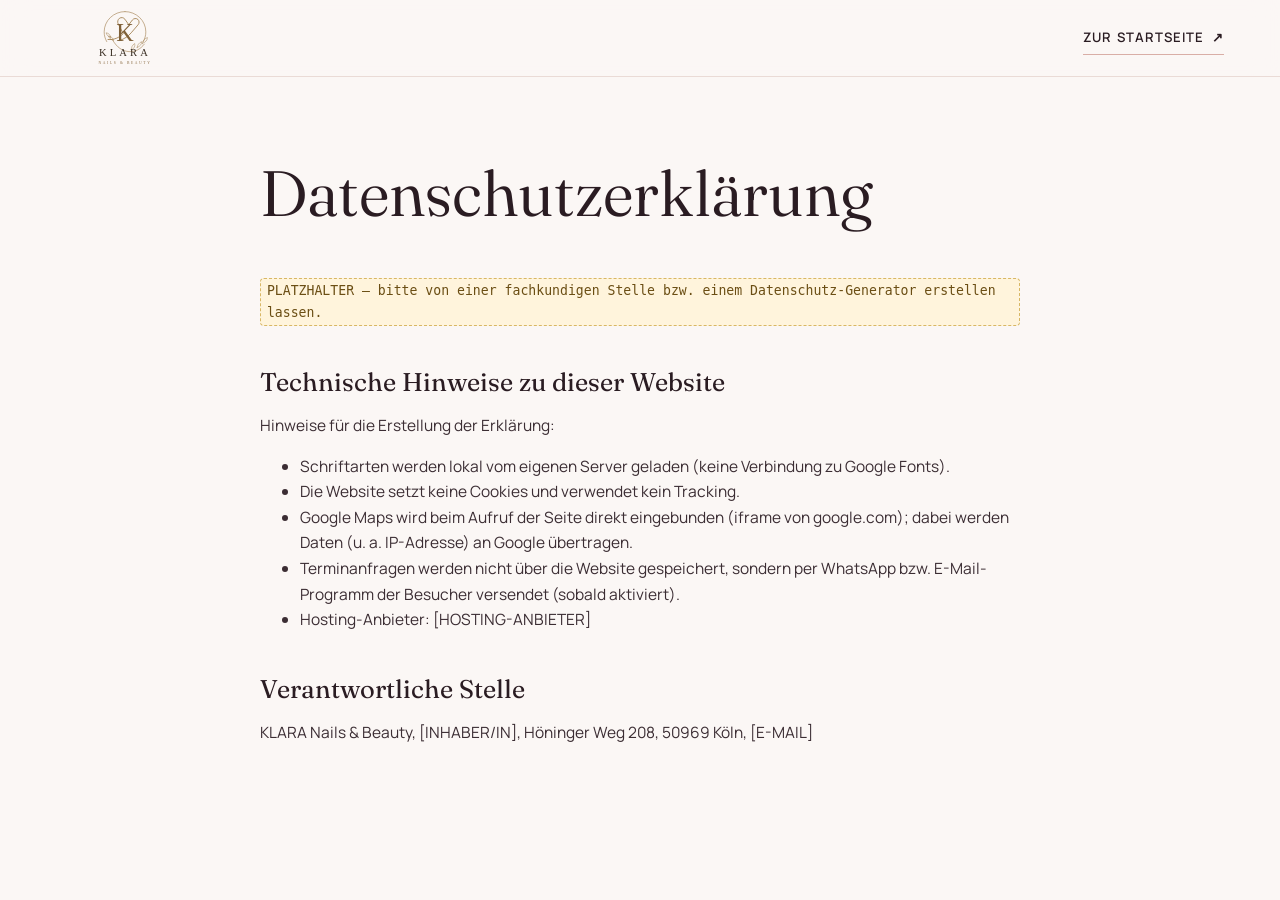
==== datenschutz.html @ d1901e0c "KLARA Nails & Beauty website Co-Authored-By: Claude Opus 5.5 <noreply@anthropic.com>" ====
<!doctype html>
<html lang="de">
<head>
  <meta charset="utf-8">
  <meta name="viewport" content="width=device-width, initial-scale=1">
  <title>Datenschutzerklärung – KLARA Nails &amp; Beauty</title>
  <meta name="robots" content="noindex">
  <link rel="icon" href="assets/img/favicon.svg" type="image/svg+xml">
  <link rel="stylesheet" href="assets/css/styles.css">
</head>
<body>
  <header class="site-header is-scrolled">
    <div class="site-header__inner">
      <a class="brand" href="index.html"><img src="assets/img/klara-logo.svg" alt="KLARA Nails &amp; Beauty – Startseite" width="1200" height="520"></a>
      <a class="link-arrow" href="index.html" style="margin-left:auto">Zur Startseite</a>
    </div>
  </header>
  <main class="container legal">
    <h1>Datenschutzerklärung</h1>
      <p class="placeholder">PLATZHALTER – bitte von einer fachkundigen Stelle bzw. einem Datenschutz-Generator erstellen lassen.</p>
      <h2>Technische Hinweise zu dieser Website</h2>
      <p>Hinweise für die Erstellung der Erklärung:</p>
      <ul>
        <li>Schriftarten werden lokal vom eigenen Server geladen (keine Verbindung zu Google Fonts).</li>
        <li>Die Website setzt keine Cookies und verwendet kein Tracking.</li>
        <li>Google Maps wird beim Aufruf der Seite direkt eingebunden (iframe von google.com); dabei werden Daten (u.&nbsp;a. IP-Adresse) an Google übertragen.</li>
        <li>Terminanfragen werden nicht über die Website gespeichert, sondern per WhatsApp bzw. E-Mail-Programm der Besucher versendet (sobald aktiviert).</li>
        <li>Hosting-Anbieter: [HOSTING-ANBIETER]</li>
      </ul>
      <h2>Verantwortliche Stelle</h2>
      <p>KLARA Nails &amp; Beauty, [INHABER/IN], Höninger Weg 208, 50969 Köln, [E-MAIL]</p>
  </main>
</body>
</html>
---- assets/css/styles.css ----
/* =====================================================================
   KLARA Nails & Beauty – Stylesheet
   Stil: „Blush Editorial“ – Porzellanweiß, Rosé, tiefes Aubergine,
   Gold nur als feiner Akzent (aus dem Logo).
   Farben & Schriften zentral in :root anpassen.
   ===================================================================== */

@font-face {
  font-family: "Fraunces";
  src: url("../fonts/fraunces.woff2") format("woff2");
  font-weight: 300 600; font-style: normal; font-display: swap;
}
@font-face {
  font-family: "Fraunces";
  src: url("../fonts/fraunces-italic.woff2") format("woff2");
  font-weight: 300 600; font-style: italic; font-display: swap;
}
@font-face {
  font-family: "Manrope";
  src: url("../fonts/manrope.woff2") format("woff2");
  font-weight: 400 700; font-style: normal; font-display: swap;
}

:root {
  --paper: #fbf7f5;       /* Grundfläche */
  --blush: #f5e7e3;       /* Flächen, Karten */
  --blush-2: #ecd6d0;     /* Linien auf Blush, Hover */
  --rose: #d9aea6;        /* Dekor */
  --rosewood: #96464c;    /* Akzent-Text (Kontrast ≥ 5:1 auf Paper/Blush) */
  --gold: #b48f58;        /* nur Dekor-Linien */
  --gold-soft: #dcc196;   /* Gold auf dunklem Grund */
  --ink: #2a1c22;         /* Text & dunkle Flächen (Aubergine-Schwarz) */
  --ink-2: #3a2830;
  --text: #3b2d33;
  --muted: #6d5c62;
  --line: #eadbd6;
  --danger: #a4382f;

  --serif: "Fraunces", Georgia, "Times New Roman", serif;
  --sans: "Manrope", "Segoe UI", "Helvetica Neue", Arial, sans-serif;

  --header-h: 76px;
  --r-sm: 10px;
  --r: 22px;
  --r-lg: 34px;
  --ease: cubic-bezier(.2, .7, .2, 1);
  --container: 1220px;
  --gutter: clamp(16px, 5vw, 56px);
}

/* ---------- Basis ---------- */
*, *::before, *::after { box-sizing: border-box; }
html { scroll-behavior: smooth; scroll-padding-top: calc(var(--header-h) + 12px); -webkit-text-size-adjust: 100%; }
body {
  margin: 0;
  background: var(--paper);
  color: var(--text);
  font-family: var(--sans);
  font-size: clamp(15.5px, 1vw, 17px);
  line-height: 1.65;
  -webkit-font-smoothing: antialiased;
  text-rendering: optimizeLegibility;
  overflow-x: hidden;
}
img, svg { display: block; max-width: 100%; }
img { height: auto; }
a { color: inherit; }
button { font: inherit; color: inherit; }
p { margin: 0 0 1em; }
h1, h2, h3 { margin: 0; font-weight: 400; }
em { font-style: italic; }
[hidden] { display: none !important; }

.container { width: min(100% - 2 * var(--gutter), var(--container)); margin-inline: auto; }
.sr-only { position: absolute; width: 1px; height: 1px; overflow: hidden; clip: rect(0 0 0 0); clip-path: inset(50%); white-space: nowrap; }
.muted { color: var(--muted); }
.small { font-size: .875em; }

.skip-link {
  position: absolute; left: 12px; top: -60px; z-index: 200;
  background: var(--ink); color: var(--paper); padding: 10px 16px; border-radius: var(--r-sm);
  text-decoration: none; transition: top .2s;
}
.skip-link:focus { top: 12px; }
:focus-visible { outline: 2px solid var(--rosewood); outline-offset: 3px; border-radius: 4px; }
::selection { background: var(--rose); color: var(--ink); }

/* ---------- Typo ---------- */
.kicker {
  display: flex; align-items: center; gap: .75rem;
  font-size: .72rem; font-weight: 600; letter-spacing: .22em; text-transform: uppercase;
  color: var(--rosewood); margin-bottom: 1.2rem;
}
.kicker span + span::before {
  content: ""; display: inline-block; width: 6px; height: 6px; border-radius: 50%;
  background: var(--rose); margin-right: .75rem; vertical-align: middle; position: relative; top: -1px;
}
.kicker--light { color: var(--gold-soft); }
.kicker--light span + span::before { background: var(--gold-soft); }

.section-title {
  font-family: var(--serif);
  font-variation-settings: "opsz" 144;
  font-size: clamp(2.4rem, 5vw, 4.2rem);
  font-weight: 350;
  line-height: 1.02;
  letter-spacing: -.025em;
  color: var(--ink);
  margin-bottom: 1.2rem;
  font-variant-numeric: lining-nums;
}
.section-title em, .hero__title em { color: var(--rosewood); font-weight: 300; }

.section-head { margin-bottom: clamp(2rem, 4vw, 3.4rem); max-width: 46rem; }
.section-head__text { max-width: 30em; margin: 0; }
.section-head--split {
  max-width: none; display: flex; justify-content: space-between; align-items: end; flex-wrap: wrap; gap: 1rem 3rem;
}
.section-head--split .section-title { margin-bottom: 0; }

/* ---------- Buttons & Links ---------- */
.btn {
  --bg: transparent; --fg: var(--ink); --bd: var(--ink);
  display: inline-flex; align-items: center; justify-content: center; gap: .6em;
  min-height: 48px; padding: .75em 1.5em;
  border-radius: var(--r-sm); border: 1px solid var(--bd);
  background: var(--bg); color: var(--fg);
  font-family: var(--sans); font-size: .82rem; font-weight: 600;
  letter-spacing: .08em; text-transform: uppercase; text-decoration: none;
  cursor: pointer; white-space: nowrap;
  transition: background-color .35s var(--ease), color .35s var(--ease), border-color .35s var(--ease), transform .3s var(--ease);
}
.btn:hover { --bg: var(--rosewood); --bd: var(--rosewood); --fg: #fff; }
.btn:active { transform: translateY(1px); }
.btn--dark { --bg: var(--ink); --fg: var(--paper); }
.btn--outline { --bg: transparent; }
.btn--lg { min-height: 54px; padding: .9em 1.9em; }
.btn[disabled], .btn[aria-disabled="true"] { opacity: .45; cursor: not-allowed; pointer-events: none; }

.link-arrow {
  display: inline-flex; align-items: center; gap: .6em;
  background: none; border: 0; padding: .45em 0; cursor: pointer;
  font-family: var(--sans); font-size: .82rem; font-weight: 600;
  letter-spacing: .08em; text-transform: uppercase; text-decoration: none;
  color: var(--ink); border-bottom: 1px solid var(--rose);
  transition: color .3s var(--ease), border-color .3s var(--ease);
}
.link-arrow::after { content: "↗"; font-size: 1em; transition: transform .35s var(--ease); }
.link-arrow:hover { color: var(--rosewood); border-color: var(--rosewood); }
.link-arrow:hover::after { transform: translate(2px, -2px); }

/* ---------- Vorschau-Modus ---------- */
.draft-bar {
  position: relative; z-index: 120;
  background: #fff4dc; color: #5a4317; border-bottom: 1px solid #ecd9a8;
  font-size: .82rem; padding: .55em var(--gutter); text-align: center;
}
.draft-bar code { background: #fff; padding: .1em .4em; border-radius: 4px; }
.draft-bar__hint { opacity: .75; margin-left: .6em; }
.is-draft .unconfirmed { outline: 1.5px dashed var(--danger); outline-offset: 2px; border-radius: 3px; cursor: help; }
.is-draft .unconfirmed::after { content: " ?"; color: var(--danger); font-weight: 700; }
.placeholder {
  font-family: ui-monospace, Consolas, monospace; font-size: .85em;
  background: #fff4dc; color: #6b4e14; border: 1px dashed #d8b765;
  padding: .1em .45em; border-radius: 4px;
}

/* ---------- Header ---------- */
.site-header {
  position: sticky; top: 0; z-index: 100;
  height: var(--header-h);
  background: rgba(251, 247, 245, .9);
  -webkit-backdrop-filter: saturate(1.3) blur(14px);
  backdrop-filter: saturate(1.3) blur(14px);
  transition: box-shadow .4s var(--ease);
}
.site-header.is-scrolled { box-shadow: 0 1px 0 var(--line); }
.site-header__inner {
  height: 100%;
  width: min(100% - 2 * var(--gutter), 1360px); margin-inline: auto;
  display: flex; align-items: center; gap: 2rem;
}
.brand { flex: none; display: block; }
.brand img { height: calc(var(--header-h) - 16px); width: auto; }

.nav { margin-left: auto; }
.nav ul { list-style: none; margin: 0; padding: 0; display: flex; gap: clamp(1rem, 2.2vw, 2.2rem); }
.nav a:not(.btn) {
  text-decoration: none; font-size: .86rem; font-weight: 500; color: var(--text);
  padding: .4em 0; position: relative;
}
.nav a:not(.btn)::after {
  content: ""; position: absolute; left: 50%; bottom: -2px; width: 5px; height: 5px; border-radius: 50%;
  background: var(--rosewood); transform: translateX(-50%) scale(0);
  transition: transform .35s var(--ease);
}
.nav a:not(.btn):hover { color: var(--rosewood); }
.nav a:not(.btn):hover::after, .nav a[aria-current="true"]::after { transform: translateX(-50%) scale(1); }
.nav__cta-mobile { display: none; }

.menu-toggle {
  display: none; margin-left: auto;
  width: 46px; height: 46px; border-radius: var(--r-sm);
  border: 1px solid var(--line); background: var(--paper); cursor: pointer;
  position: relative;
}
.menu-toggle__lines, .menu-toggle__lines::before {
  position: absolute; left: 50%; width: 18px; height: 1.5px; background: var(--ink);
  transform: translateX(-50%); transition: transform .4s var(--ease), top .4s var(--ease);
}
.menu-toggle__lines { top: 19px; }
.menu-toggle__lines::before { content: ""; top: 7px; }
.menu-toggle[aria-expanded="true"] .menu-toggle__lines { top: 22px; transform: translateX(-50%) rotate(45deg); }
.menu-toggle[aria-expanded="true"] .menu-toggle__lines::before { top: 0; transform: translateX(-50%) rotate(-90deg); left: 50%; }

@media (max-width: 920px) {
  :root { --header-h: 66px; }
  .header-cta { display: none; }
  .menu-toggle { display: block; }
  .nav {
    position: fixed; inset: 0; z-index: -1;
    background: var(--blush);
    display: flex; flex-direction: column; justify-content: center; align-items: center; gap: 2.4rem;
    opacity: 0; visibility: hidden;
    transition: opacity .45s var(--ease), visibility .45s;
  }
  .nav ul { flex-direction: column; align-items: center; gap: .9rem; }
  .nav a:not(.btn) { font-family: var(--serif); font-size: 2.2rem; font-weight: 350; color: var(--ink); }
  .nav li { opacity: 0; transform: translateY(14px); transition: opacity .45s var(--ease), transform .45s var(--ease); }
  .nav.is-open { opacity: 1; visibility: visible; }
  .nav.is-open li { opacity: 1; transform: none; }
  .nav.is-open li:nth-child(2) { transition-delay: .05s; }
  .nav.is-open li:nth-child(3) { transition-delay: .1s; }
  .nav.is-open li:nth-child(4) { transition-delay: .15s; }
  .nav.is-open li:nth-child(5) { transition-delay: .2s; }
  .nav__cta-mobile { display: inline-flex; }
  body.nav-open { overflow: hidden; }
  /* backdrop-filter würde das fixierte Menü im Header einsperren */
  body.nav-open .site-header { -webkit-backdrop-filter: none; backdrop-filter: none; background: var(--blush); }
}

/* ---------- Hero ---------- */
.hero {
  position: relative;
  padding-block: clamp(2rem, 5vw, 4.5rem) clamp(3.5rem, 7vw, 6.5rem);
  overflow: hidden;
}
.hero::before {
  /* großer Rosé-Farbfleck hinter den Fotos */
  content: ""; position: absolute; right: -8vw; top: -10%; width: min(62vw, 820px); height: 120%;
  background: var(--blush); border-radius: 0 0 0 var(--r-lg); pointer-events: none;
}
.hero__inner {
  position: relative;
  display: grid; grid-template-columns: 1.05fr .95fr; gap: clamp(2rem, 6vw, 6rem); align-items: center;
}
.hero__title {
  font-family: var(--serif);
  font-variation-settings: "opsz" 144;
  font-size: clamp(3rem, 7.2vw, 6.6rem);
  font-weight: 330;
  line-height: .95; letter-spacing: -.035em;
  color: var(--ink);
  margin-bottom: 1.6rem;
}
.hero__lead { font-size: clamp(1.02rem, 1.25vw, 1.15rem); max-width: 31em; color: var(--muted); margin-bottom: 2rem; }
.hero__actions { display: flex; flex-wrap: wrap; align-items: center; gap: 1rem 1.8rem; margin-bottom: 2.6rem; }
.hero__facts {
  display: grid; grid-template-columns: repeat(2, minmax(0, max-content)); gap: 1rem 2.6rem; margin: 0;
}
.hero__facts > div { padding-left: 1rem; border-left: 2px solid var(--rose); }
.hero__facts dt { font-size: .68rem; letter-spacing: .2em; text-transform: uppercase; color: var(--rosewood); font-weight: 600; margin-bottom: .15rem; }
.hero__facts dd { margin: 0; font-size: .95rem; }
.hero__facts a { text-decoration: none; }
.hero__facts a:hover { text-decoration: underline; text-decoration-color: var(--rose); text-underline-offset: 4px; }

.status-dot { display: inline-block; width: 8px; height: 8px; border-radius: 50%; margin-right: .5em; vertical-align: middle; background: var(--muted); }
.status-dot--open { background: #5f8a5a; box-shadow: 0 0 0 0 rgba(95, 138, 90, .5); animation: pulse 2.4s infinite; }
.status-dot--closed { background: var(--rose); }
@keyframes pulse { 70% { box-shadow: 0 0 0 8px rgba(95, 138, 90, 0); } 100% { box-shadow: 0 0 0 0 rgba(95, 138, 90, 0); } }

.hero__media { position: relative; margin: 0; padding: 0 0 12% 12%; }
.hero__photo { margin: 0; overflow: hidden; background: var(--blush-2); }
.hero__photo img { width: 100%; height: 100%; object-fit: cover; }
.hero__photo--main {
  aspect-ratio: 4 / 5; border-radius: var(--r-lg) var(--r-lg) var(--r-lg) 140px;
  box-shadow: 0 40px 80px -45px rgba(42, 28, 34, .45);
}
.hero__photo--main img { animation: slowzoom 20s ease-in-out infinite alternate; }
@keyframes slowzoom { from { transform: scale(1.02); } to { transform: scale(1.09); } }
.hero__photo--small {
  position: absolute; left: 0; bottom: 0; width: 42%; aspect-ratio: 1;
  border-radius: var(--r); border: 6px solid var(--paper);
  box-shadow: 0 24px 50px -28px rgba(42, 28, 34, .55);
}
.hero__seal {
  position: absolute; right: -2%; top: -4%; width: clamp(96px, 11vw, 140px); height: auto; overflow: visible;
}
.hero__seal-bg { fill: var(--ink); }
.hero__seal text { font-family: var(--sans); font-size: 15.5px; font-weight: 600; letter-spacing: 3.2px; fill: var(--gold-soft); }
.hero__seal .hero__seal-k { font-family: var(--serif); font-size: 58px; font-weight: 350; letter-spacing: 0; fill: #f5e7e3; }
.hero__seal-ring { transform-origin: 100px 100px; animation: spin 26s linear infinite; }
@keyframes spin { to { transform: rotate(360deg); } }
.hero__chip {
  position: absolute; right: 6%; bottom: 4%; margin: 0;
  background: var(--paper); color: var(--text); font-size: .85rem;
  padding: .6rem 1rem; border-radius: var(--r-sm);
  box-shadow: 0 18px 40px -22px rgba(42, 28, 34, .5);
}
.hero__chip strong { font-family: var(--serif); font-size: 1.3rem; font-weight: 450; color: var(--rosewood); margin-left: .2em; }

/* Hero Intro-Animation */
.hero__stagger { animation: rise 1s var(--ease) both; }
.hero__stagger:nth-child(2) { animation-delay: .08s; }
.hero__stagger:nth-child(3) { animation-delay: .16s; }
.hero__stagger:nth-child(4) { animation-delay: .24s; }
.hero__stagger:nth-child(5) { animation-delay: .32s; }
.hero__media { animation: rise 1.3s .12s var(--ease) both; }
@keyframes rise { from { opacity: 0; transform: translateY(24px); } }

@media (max-width: 860px) {
  .hero::before { right: -20vw; top: 0; width: 90vw; height: min(108vw, 440px); }
  .hero__inner { grid-template-columns: 1fr; }
  .hero__media { order: -1; width: min(86%, 400px); margin-inline: auto; }
  .hero__facts { grid-template-columns: 1fr; }
}

/* ---------- Laufband ---------- */
.ticker { overflow: hidden; padding: 1rem 0; background: var(--ink); }
.ticker__track { display: flex; width: max-content; animation: marquee 40s linear infinite; }
.ticker span {
  font-family: var(--serif); font-style: italic; font-weight: 300; font-size: clamp(1.3rem, 2.2vw, 1.8rem);
  color: #f5e7e3; padding-inline: 1.4rem; display: inline-flex; align-items: center; gap: 2.8rem;
}
.ticker span::after { content: "✦"; font-style: normal; font-size: .5em; color: var(--rose); }
@keyframes marquee { to { transform: translateX(-50%); } }

/* ---------- Sections ---------- */
.section { padding-block: clamp(4.5rem, 9vw, 8.5rem); position: relative; }

/* ---------- Leistungen ---------- */
.services__list {
  list-style: none; margin: 0; padding: 0;
  display: grid; grid-template-columns: repeat(4, minmax(0, 1fr)); gap: clamp(12px, 1.6vw, 20px);
}
.service {
  position: relative; display: flex; flex-direction: column;
  background: var(--blush); border-radius: var(--r);
  padding: clamp(1.4rem, 2.2vw, 2rem); min-height: 22rem;
  transition: background-color .45s var(--ease), color .45s var(--ease), transform .45s var(--ease);
}
.service__no {
  font-family: var(--serif); font-style: italic; font-weight: 300; font-size: 3.4rem; line-height: 1;
  color: var(--rose); margin-bottom: 1.8rem;
  transition: color .45s var(--ease);
}
.service__title {
  font-family: var(--serif); font-variation-settings: "opsz" 72; font-weight: 400;
  font-size: clamp(1.6rem, 2.2vw, 2rem); line-height: 1.1; color: var(--ink); margin-bottom: .6rem;
  transition: color .45s var(--ease);
}
.service__text { color: var(--muted); font-size: .95rem; margin-bottom: 1.4rem; transition: color .45s var(--ease); }
.service__meta { margin-top: auto; display: flex; flex-wrap: wrap; align-items: center; justify-content: space-between; gap: .6rem 1rem; padding-top: 1rem; border-top: 1px solid var(--blush-2); transition: border-color .45s var(--ease); }
.service__from { font-size: .8rem; color: var(--muted); }
.service__from strong { font-family: var(--serif); font-size: 1.5rem; font-weight: 450; color: var(--ink); font-variant-numeric: lining-nums; transition: color .45s var(--ease); }
.service:hover { background: var(--ink); transform: translateY(-4px); }
.service:hover .service__title, .service:hover .service__from strong { color: #fff; }
.service:hover .service__text, .service:hover .service__from { color: #d9c9cd; }
.service:hover .service__no { color: var(--gold-soft); }
.service:hover .service__meta { border-color: rgba(255, 255, 255, .16); }
.service:hover .link-arrow { color: #fff; border-color: var(--gold-soft); }

@media (max-width: 1080px) { .services__list { grid-template-columns: repeat(2, minmax(0, 1fr)); } .service { min-height: 18rem; } }
@media (max-width: 560px) {
  .services__list { grid-template-columns: 1fr; }
  .service { min-height: 0; }
  .service__no { font-size: 2.4rem; padding-bottom: 1rem; }
}

/* ---------- Preise ---------- */
.prices { background: var(--blush); }

/* Kategorie-Navigation: fest unter dem Header, mit eigener Fläche (verdeckt nichts) */
.price-tabs {
  position: sticky; top: var(--header-h); z-index: 10;
  display: flex; gap: .4rem; overflow-x: auto; scrollbar-width: none;
  margin: 0 calc(-1 * var(--gutter)) 2rem; padding: .7rem var(--gutter);
  background: var(--blush);
  box-shadow: 0 1px 0 var(--blush-2);
}
.price-tabs::-webkit-scrollbar { display: none; }
.price-tabs a {
  flex: none; text-decoration: none; font-size: .8rem; font-weight: 600; letter-spacing: .04em;
  padding: .5em 1.05em; border-radius: var(--r-sm);
  color: var(--text); background: var(--paper); border: 1px solid var(--blush-2);
  transition: background-color .3s var(--ease), color .3s var(--ease), border-color .3s var(--ease);
}
.price-tabs a:hover { border-color: var(--rosewood); color: var(--rosewood); }
.price-tabs a[aria-current="true"] { background: var(--ink); color: #fff; border-color: var(--ink); }

.price-menu {
  display: grid; grid-template-columns: repeat(2, minmax(0, 1fr)); gap: clamp(14px, 2vw, 24px);
}
.price-cat {
  background: var(--paper); border-radius: var(--r);
  padding: clamp(1.3rem, 3vw, 2.4rem) clamp(1.2rem, 3vw, 2.6rem) clamp(1rem, 2.4vw, 2rem);
  scroll-margin-top: calc(var(--header-h) + 76px);
}
.price-cat--wide { grid-column: 1 / -1; }
.price-cat__title {
  font-family: var(--serif); font-variation-settings: "opsz" 72; font-weight: 400;
  font-size: clamp(1.7rem, 2.6vw, 2.2rem); line-height: 1.1; color: var(--ink);
  display: flex; align-items: baseline; gap: .7rem; margin-bottom: 1rem;
}
.price-cat__title small { font-family: var(--sans); font-size: .72rem; font-weight: 600; letter-spacing: .15em; color: var(--rosewood); }

.price-table { width: 100%; border-collapse: collapse; font-variant-numeric: tabular-nums lining-nums; }
.price-table th, .price-table td { padding: .62rem 0; text-align: left; vertical-align: baseline; }
.price-table thead th {
  font-size: .68rem; font-weight: 600; letter-spacing: .12em; text-transform: uppercase; color: var(--rosewood);
  padding: 0 0 .5rem; border-bottom: 1px solid var(--blush-2); line-height: 1.3;
}
.price-table .num { text-align: right; width: 5.4rem; padding-left: .9rem; white-space: nowrap; }
.price-table--cols-3 thead .num { white-space: normal; }
/* Punktierte Führungslinie zwischen Leistung und Preis – wie auf der gedruckten Preisliste */
.price-table tbody th {
  font-weight: 500; font-size: 1rem; color: var(--text);
  background-image: radial-gradient(circle, var(--rose) 1px, transparent 1.4px);
  background-size: 7px 7px; background-repeat: repeat-x; background-position: 0 calc(50% + .45em);
}
.price-table__name { background: var(--paper); padding-right: .6rem; position: relative; }
.price-table tbody td { font-weight: 700; color: var(--ink); font-size: 1rem; }
.price-table tbody tr:first-child th, .price-table tbody tr:first-child td { padding-top: .9rem; }
.price-table .is-surcharge th { font-weight: 400; font-style: italic; color: var(--muted); }
.price-table .is-surcharge td { color: var(--rosewood); }
.price-table .dash { color: var(--rose); font-weight: 400; }
.price-table--single thead { position: absolute; width: 1px; height: 1px; overflow: hidden; clip: rect(0 0 0 0); clip-path: inset(50%); }

.prices__note { font-size: .85rem; color: var(--muted); margin: 1.6rem 0 0; }
.prices__note:empty { display: none; }

@media (max-width: 860px) {
  .price-menu { grid-template-columns: 1fr; }
}
@media (max-width: 480px) {
  .price-table .num { width: 3.9rem; padding-left: .5rem; }
  .price-table--cols-3 .num { width: 3.5rem; padding-left: .35rem; }
  .price-table thead th { font-size: .6rem; letter-spacing: .06em; }
  .price-table tbody th, .price-table tbody td { font-size: .95rem; }
}

/* ---------- Galerie ---------- */
/* Gleichmäßiges Raster: erstes Bild groß (2×2), alle anderen 4:5 – keine Lücken. */
.gallery__grid {
  display: grid; grid-template-columns: repeat(3, minmax(0, 1fr)); gap: clamp(8px, 1.4vw, 18px);
}
.tile {
  margin: 0; position: relative; aspect-ratio: 4 / 5;
  border-radius: var(--r); overflow: hidden; background: var(--blush);
}
.tile:first-child { grid-column: span 2; grid-row: span 2; aspect-ratio: auto; border-radius: var(--r-lg) var(--r-lg) var(--r-lg) 160px; }
.tile button { all: unset; display: block; width: 100%; height: 100%; cursor: zoom-in; }
.tile button:focus-visible { outline: 3px solid var(--rosewood); outline-offset: -3px; }
.tile img { position: absolute; inset: 0; width: 100%; height: 100%; object-fit: cover; transition: transform 1s var(--ease); }
.tile:hover img { transform: scale(1.045); }
.tile__label {
  position: absolute; left: .8rem; bottom: .8rem; pointer-events: none;
  background: rgba(251, 247, 245, .92); color: var(--ink);
  font-size: .76rem; font-weight: 600; letter-spacing: .04em;
  padding: .32em .75em; border-radius: 8px;
  opacity: 0; transform: translateY(6px); transition: opacity .35s var(--ease), transform .35s var(--ease);
}
.tile:hover .tile__label, .tile:focus-within .tile__label { opacity: 1; transform: none; }
@media (hover: none) { .tile__label { opacity: 1; transform: none; } }
.gallery__more { display: flex; justify-content: center; margin-top: 1.8rem; }
@media (max-width: 700px) {
  .gallery__grid { grid-template-columns: repeat(2, minmax(0, 1fr)); }
  .tile:first-child { border-radius: var(--r) var(--r) var(--r) 90px; }
  .tile__label { left: .5rem; bottom: .5rem; font-size: .7rem; }
}

/* ---------- Studio ---------- */
.about { background: var(--ink); color: #e4d6da; overflow: hidden; }
.about::before {
  content: ""; position: absolute; right: -12vw; top: -20%; width: 50vw; aspect-ratio: 1;
  border-radius: 50%; background: radial-gradient(circle, rgba(217, 174, 166, .16), transparent 65%); pointer-events: none;
}
.about__grid { display: grid; grid-template-columns: .9fr 1.1fr; gap: clamp(2rem, 7vw, 7rem); align-items: center; position: relative; }
.about__logo {
  padding: clamp(1.5rem, 4vw, 3.5rem); border: 1px solid rgba(220, 193, 150, .25); border-radius: var(--r-lg);
}
.about .section-title { color: #fbf3f1; }
.about .section-title em { color: var(--rose); }
.about p:not(.kicker) { color: #d9c9cd; font-size: 1.05rem; max-width: 34em; }
.about__facts { list-style: none; padding: 0; margin: 2rem 0 0; display: grid; gap: 0; }
.about__facts li { display: grid; grid-template-columns: 7rem 1fr; gap: 1rem; padding: .9rem 0; border-top: 1px solid rgba(255, 255, 255, .1); }
.about__facts span { font-size: .7rem; font-weight: 600; letter-spacing: .18em; text-transform: uppercase; color: var(--gold-soft); padding-top: .25em; }
@media (max-width: 860px) {
  .about__grid { grid-template-columns: 1fr; }
  .about__logo { max-width: 420px; }
  .about__facts li { grid-template-columns: 1fr; gap: .15rem; }
}

/* ---------- Termin ---------- */
.booking__grid { display: grid; grid-template-columns: .9fr 1.1fr; gap: clamp(2rem, 7vw, 7rem); align-items: start; }
.booking__direct { display: flex; flex-wrap: wrap; gap: .8rem; margin-top: 1.6rem; }
.booking-form {
  background: var(--blush); border-radius: var(--r-lg);
  padding: clamp(1.4rem, 4vw, 3rem);
}
.field { display: grid; gap: .4rem; margin-bottom: 1.2rem; }
.field-row { display: grid; grid-template-columns: 1fr 1fr; gap: 1rem; }
.field label { font-size: .72rem; font-weight: 600; letter-spacing: .14em; text-transform: uppercase; color: var(--rosewood); }
.field input, .field select, .field textarea {
  width: 100%; font: inherit; color: var(--ink); background: var(--paper);
  border: 1px solid var(--blush-2); border-radius: var(--r-sm);
  padding: .7rem .9rem; min-height: 48px;
  transition: border-color .3s var(--ease), box-shadow .3s var(--ease);
}
.field select { appearance: none; background-image: linear-gradient(45deg, transparent 50%, var(--rosewood) 50%), linear-gradient(135deg, var(--rosewood) 50%, transparent 50%); background-position: calc(100% - 18px) 55%, calc(100% - 13px) 55%; background-size: 5px 5px; background-repeat: no-repeat; padding-right: 2.2rem; }
.field textarea { resize: vertical; min-height: 96px; }
.field input:focus, .field select:focus, .field textarea:focus { outline: none; border-color: var(--rosewood); box-shadow: 0 0 0 3px rgba(150, 70, 76, .14); }
.field [aria-invalid="true"] { border-color: var(--danger); }
.field-hint { font-size: .85rem; color: var(--rosewood); margin: -.5rem 0 1rem; min-height: 1px; }
.booking-form__send { display: flex; flex-wrap: wrap; gap: .8rem; margin-top: 1.6rem; }
.booking-form__status { font-size: .9rem; margin: 1rem 0 0; color: var(--muted); }
.booking-form__status:empty { display: none; }
.notice {
  font-size: .92rem; color: var(--muted); padding: 1rem 1.2rem; border-radius: var(--r-sm);
  background: var(--blush); margin: 0;
}
.booking__direct:empty { display: none; }
/* Variante ohne Online-Kanal: Hinweis auf Besuch im Studio statt Formular */
.booking--visit .booking__grid { align-items: center; }
.booking-visit {
  display: grid; grid-template-columns: 1fr 1fr; gap: 1.6rem 2rem; align-items: start;
  background: var(--blush); border-radius: var(--r-lg); padding: clamp(1.4rem, 4vw, 2.8rem);
}
.booking-visit p { margin: 0; font-size: 1.05rem; color: var(--ink); line-height: 1.6; }
.booking-visit__label { display: block; font-size: .72rem; font-weight: 600; letter-spacing: .14em; text-transform: uppercase; color: var(--rosewood); margin-bottom: .4rem; }
.booking-visit .btn { grid-column: 1 / -1; justify-self: start; }
@media (max-width: 860px) { .booking__grid { grid-template-columns: 1fr; } }
@media (max-width: 480px) { .booking-visit { grid-template-columns: 1fr; } }
@media (max-width: 420px) { .field-row { grid-template-columns: 1fr; gap: 0; } }

/* ---------- Kontakt ---------- */
.contact { background: var(--blush); }
.contact__grid { display: grid; grid-template-columns: 1fr 1.1fr; gap: clamp(2rem, 7vw, 7rem); align-items: start; }
.contact__address { font-style: normal; font-size: 1.1rem; line-height: 1.7; margin-bottom: 1.4rem; }
.contact__address strong { font-family: var(--serif); font-size: 1.55rem; font-weight: 400; color: var(--ink); }
.contact__sub { font-family: var(--serif); font-size: 1.6rem; font-weight: 400; color: var(--ink); margin: 2.6rem 0 .6rem; }
.hours { width: 100%; max-width: 420px; border-collapse: collapse; font-variant-numeric: tabular-nums; }
.hours th, .hours td { padding: .55rem 0; border-bottom: 1px solid var(--blush-2); text-align: left; font-weight: 400; }
.hours td { text-align: right; }
.hours tr.is-today th, .hours tr.is-today td { color: var(--rosewood); font-weight: 700; }
.contact__channels { display: grid; gap: .5rem; margin-top: 2rem; }
.contact__channels a { text-decoration: none; }
.contact__channels a:hover { text-decoration: underline; text-decoration-color: var(--rose); text-underline-offset: 4px; }
.contact__channels .row { display: grid; grid-template-columns: 6.5rem 1fr; gap: 1rem; align-items: baseline; }
.contact__channels .row > :last-child { justify-self: start; }
.contact__channels .row > span:first-child { font-size: .7rem; font-weight: 600; letter-spacing: .14em; text-transform: uppercase; color: var(--rosewood); }

.map {
  position: relative; aspect-ratio: 4 / 5; width: 100%;
  border-radius: var(--r-lg) var(--r-lg) var(--r-lg) 140px; overflow: hidden;
  background:
    repeating-linear-gradient(0deg, rgba(150, 70, 76, .06) 0 1px, transparent 1px 40px),
    repeating-linear-gradient(90deg, rgba(150, 70, 76, .06) 0 1px, transparent 1px 40px),
    var(--paper);
}
.map iframe { position: absolute; inset: 0; width: 100%; height: 100%; border: 0; filter: grayscale(.3); }
.map__consent {
  position: absolute; inset: 0; display: flex; flex-direction: column; align-items: center; justify-content: center;
  text-align: center; padding: 3rem 2rem;
}
.map__consent p { max-width: 24em; }
.map__pin { width: 46px; fill: var(--rosewood); margin-bottom: 1rem; animation: bob 3s ease-in-out infinite; }
@keyframes bob { 50% { transform: translateY(-6px); } }
@media (max-width: 860px) {
  .contact__grid { grid-template-columns: 1fr; }
  .map { aspect-ratio: 1 / 1; border-radius: var(--r-lg) var(--r-lg) var(--r-lg) 90px; }
}

/* ---------- Footer ---------- */
.site-footer { background: var(--ink); color: #d9c9cd; padding: 4.5rem 0 2rem; font-size: .95rem; }
.site-footer__grid { display: grid; grid-template-columns: 1.4fr 1fr 1fr 1fr; gap: 2.5rem; }
.site-footer__brand img { width: min(240px, 100%); height: auto; }
.site-footer__h { font-family: var(--sans); font-size: .7rem; letter-spacing: .18em; text-transform: uppercase; color: var(--gold-soft); margin-bottom: .9rem; font-weight: 600; }
.site-footer a { color: #f5e7e3; text-decoration: none; }
.site-footer a:hover { color: var(--rose); }
.site-footer__social { list-style: none; margin: 0; padding: 0; display: grid; gap: .4rem; }
.site-footer__legal {
  display: flex; justify-content: space-between; flex-wrap: wrap; gap: .5rem 2rem;
  margin-top: 3.5rem; padding-top: 1.5rem; border-top: 1px solid rgba(255, 255, 255, .1);
  font-size: .82rem; color: #b8a6ac;
}
.site-footer__legal p { margin: 0; }
@media (max-width: 860px) {
  .site-footer__grid { grid-template-columns: 1fr 1fr; }
  .site-footer__brand { grid-column: 1 / -1; }
}

/* ---------- Mobile-Leiste ---------- */
.mobile-bar { display: none; }
@media (max-width: 720px) {
  .mobile-bar {
    display: grid; grid-template-columns: 1fr auto; gap: .5rem;
    position: fixed; left: 12px; right: 12px; bottom: calc(12px + env(safe-area-inset-bottom)); z-index: 90;
    padding: 7px; border-radius: 14px;
    background: rgba(251, 247, 245, .94);
    -webkit-backdrop-filter: blur(12px); backdrop-filter: blur(12px);
    box-shadow: 0 12px 30px -10px rgba(42, 28, 34, .35), 0 0 0 1px var(--line);
    transform: translateY(150%); transition: transform .45s var(--ease);
  }
  .mobile-bar.is-visible { transform: none; }
  .site-footer { padding-bottom: 6.5rem; }
}

/* ---------- Lightbox ---------- */
.lightbox {
  border: 0; padding: 0; background: transparent; color: #fff;
  width: 100vw; height: 100vh; max-width: none; max-height: none; margin: 0;
  overflow: hidden;
}
.lightbox[open] { display: flex; align-items: center; justify-content: center; animation: fade .35s var(--ease); }
@keyframes fade { from { opacity: 0; } }
.lightbox::backdrop { background: rgba(26, 16, 20, .9); }
.lightbox__figure { margin: 0; display: flex; flex-direction: column; align-items: center; gap: .8rem; max-width: min(92vw, 1000px); }
.lightbox img { max-height: 84vh; max-width: 100%; width: auto; border-radius: 12px; background: var(--paper); box-shadow: 0 30px 80px rgba(0, 0, 0, .45); }
.lightbox__caption { font-size: .85rem; letter-spacing: .04em; color: #e9dadd; }
.lightbox__close, .lightbox__nav {
  position: absolute; width: 48px; height: 48px; border-radius: 50%;
  border: 1px solid rgba(255, 255, 255, .25); background: rgba(255, 255, 255, .08); color: #fff;
  font-size: 1.8rem; line-height: 1; cursor: pointer;
  display: grid; place-items: center;
  transition: background-color .3s var(--ease);
}
.lightbox__close:hover, .lightbox__nav:hover { background: rgba(255, 255, 255, .2); }
.lightbox__close { top: 16px; right: 16px; }
.lightbox__nav { top: 50%; transform: translateY(-50%); }
.lightbox__nav--prev { left: 16px; }
.lightbox__nav--next { right: 16px; }
.lightbox.is-single .lightbox__nav { display: none; }
@media (max-width: 600px) {
  .lightbox__nav { top: auto; bottom: 18px; transform: none; }
  .lightbox__nav--prev { left: calc(50% - 60px); }
  .lightbox__nav--next { right: calc(50% - 60px); }
  .lightbox img { max-height: 74vh; }
}

/* ---------- Scroll-Reveal ---------- */
.js .reveal { opacity: 0; transform: translateY(22px); transition: opacity .9s var(--ease), transform .9s var(--ease); transition-delay: var(--d, 0s); }
.js .reveal.is-visible { opacity: 1; transform: none; }

/* ---------- Unterseiten (Impressum / Datenschutz) ---------- */
.legal { padding-block: 4rem 6rem; max-width: 760px; }
.legal h1 { font-family: var(--serif); font-weight: 350; font-size: clamp(2.6rem, 6vw, 4rem); color: var(--ink); margin-bottom: 2rem; }
.legal h2 { font-family: var(--serif); font-weight: 400; font-size: 1.6rem; color: var(--ink); margin: 2.2rem 0 .6rem; }

/* ---------- Reduzierte Bewegung ---------- */
/* ---------- Preloader ---------- */
.preloader { display: none; }
.js.is-loading .preloader,
.js .preloader.is-leaving { display: block; }
.preloader {
  position: fixed; inset: 0; z-index: 9999; pointer-events: none;
  animation: preloader-failsafe 0s 8.5s forwards;
}
.js.is-loading .preloader { pointer-events: auto; }
.js.is-loading body { overflow: hidden; }
@keyframes preloader-failsafe { to { visibility: hidden; } }

.preloader__panel, .preloader__layer { position: absolute; inset: 0; will-change: transform; }
.preloader__layer--rose { background: var(--rose); }
.preloader__layer--ink { background: var(--ink); }
.preloader__panel {
  display: grid; place-items: center; background: var(--paper);
  background-image: radial-gradient(60% 50% at 50% 45%, var(--blush) 0%, rgba(245, 231, 227, 0) 70%);
}
.preloader__inner { display: grid; justify-items: center; text-align: center; padding: 0 16px; }

.preloader__logo {
  width: min(300px, 68vw); height: auto;
  clip-path: inset(0 50% 0 50%); opacity: 0; transform: scale(.94);
  animation: pl-logo 1.1s .15s var(--ease) forwards;
}
@keyframes pl-logo { to { clip-path: inset(0 0 0 0); opacity: 1; transform: none; } }

.preloader__tag {
  margin: .9rem 0 0; font-family: var(--sans); font-size: .7rem; font-weight: 600;
  letter-spacing: .42em; text-transform: uppercase; color: var(--muted);
  opacity: 0; transform: translateY(8px); animation: pl-fade .8s .6s var(--ease) forwards;
}
.preloader__bar {
  position: relative; width: min(220px, 56vw); height: 1px; margin-top: 2rem;
  background: var(--line); overflow: hidden;
  opacity: 0; animation: pl-fade .6s .5s var(--ease) forwards;
}
.preloader__bar span {
  position: absolute; inset: 0; background: linear-gradient(90deg, var(--rose), var(--gold));
  transform-origin: left; transform: scaleX(0);
}
.preloader__bar::after {
  content: ""; position: absolute; top: 0; bottom: 0; width: 40px; left: -40px;
  background: linear-gradient(90deg, transparent, rgba(255, 255, 255, .9), transparent);
  animation: pl-shine 1.4s .8s ease-in-out infinite;
}
@keyframes pl-shine { to { left: 100%; } }
.preloader__count {
  margin: .9rem 0 0; font-family: var(--serif); font-style: italic; font-weight: 300;
  font-size: 1.05rem; color: var(--rosewood); font-variant-numeric: tabular-nums lining-nums;
  opacity: 0; animation: pl-fade .6s .6s var(--ease) forwards;
}
.preloader__count small { font-size: .7em; margin-left: .1em; }
@keyframes pl-fade { to { opacity: 1; transform: none; } }

/* Ausgang: Inhalt hebt ab, dann ziehen drei Vorhänge versetzt nach oben */
.preloader.is-leaving .preloader__inner { transition: opacity .45s var(--ease), transform .6s var(--ease); opacity: 0; transform: translateY(-24px); }
.preloader.is-leaving .preloader__panel { transition: transform .9s .25s cubic-bezier(.76, 0, .24, 1); transform: translateY(-100%); }
.preloader.is-leaving .preloader__layer--ink { transition: transform .9s .37s cubic-bezier(.76, 0, .24, 1); transform: translateY(-100%); }
.preloader.is-leaving .preloader__layer--rose { transition: transform .9s .49s cubic-bezier(.76, 0, .24, 1); transform: translateY(-100%); }

/* Hero-Intro wartet, bis der Vorhang fällt */
.is-loading .hero__stagger,
.is-loading .hero__media { animation-play-state: paused; }

@media (prefers-reduced-motion: reduce) {
  .preloader { display: none !important; }
  html { scroll-behavior: auto; }
  *, *::before, *::after { animation: none !important; transition-duration: .01ms !important; transition-delay: 0s !important; }
  .js .reveal { opacity: 1; transform: none; }
  .ticker__track { transform: none; }
}
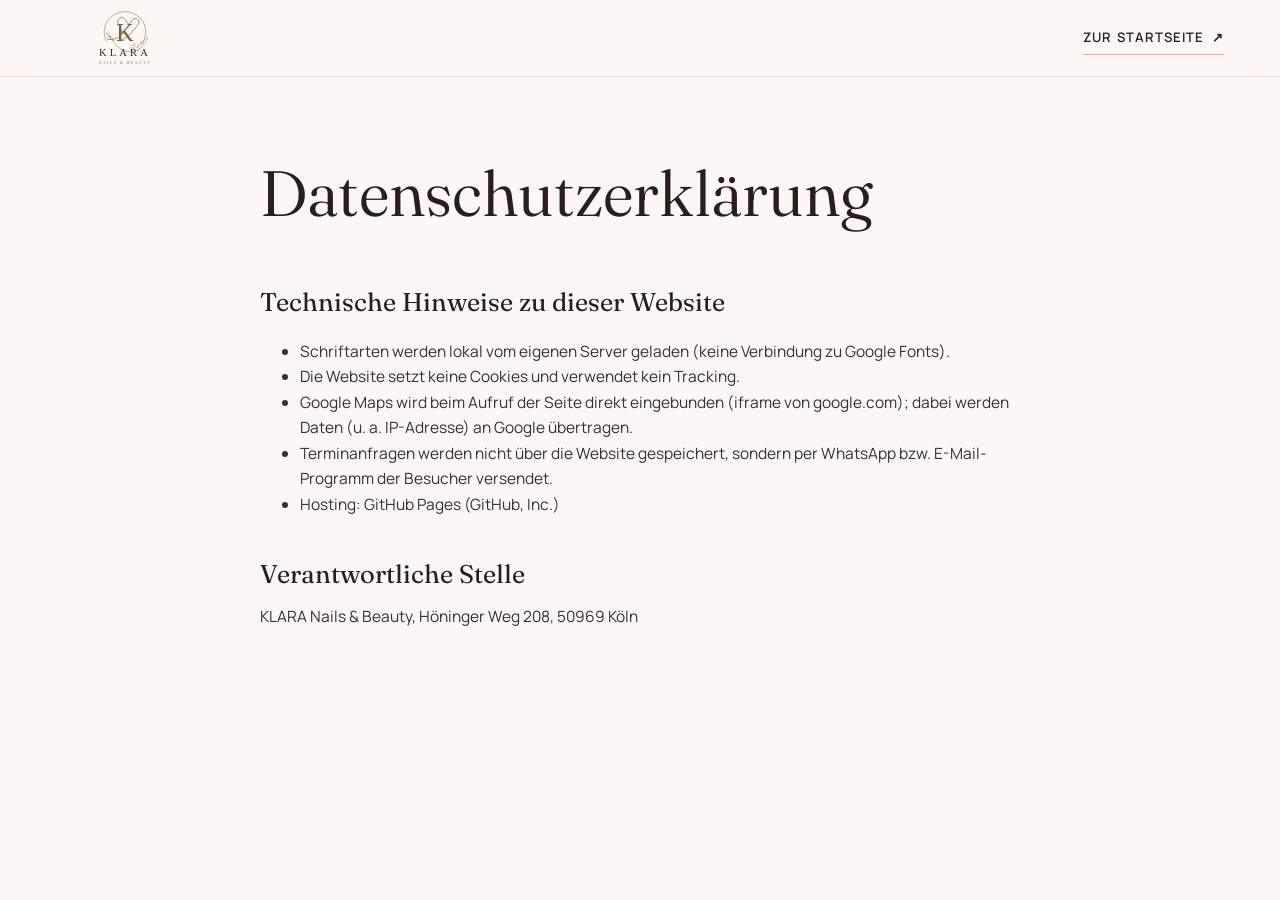
==== commit 78bb606f: "Remove draft bar and placeholder notes Co-Authored-By: Claude Opus 5.5 <noreply@anthropic.com>" ====
--- a/datenschutz.html
+++ b/datenschutz.html
@@ -17,18 +17,16 @@
   </header>
   <main class="container legal">
     <h1>Datenschutzerklärung</h1>
-      <p class="placeholder">PLATZHALTER – bitte von einer fachkundigen Stelle bzw. einem Datenschutz-Generator erstellen lassen.</p>
       <h2>Technische Hinweise zu dieser Website</h2>
-      <p>Hinweise für die Erstellung der Erklärung:</p>
       <ul>
         <li>Schriftarten werden lokal vom eigenen Server geladen (keine Verbindung zu Google Fonts).</li>
         <li>Die Website setzt keine Cookies und verwendet kein Tracking.</li>
         <li>Google Maps wird beim Aufruf der Seite direkt eingebunden (iframe von google.com); dabei werden Daten (u.&nbsp;a. IP-Adresse) an Google übertragen.</li>
-        <li>Terminanfragen werden nicht über die Website gespeichert, sondern per WhatsApp bzw. E-Mail-Programm der Besucher versendet (sobald aktiviert).</li>
-        <li>Hosting-Anbieter: [HOSTING-ANBIETER]</li>
+        <li>Terminanfragen werden nicht über die Website gespeichert, sondern per WhatsApp bzw. E-Mail-Programm der Besucher versendet.</li>
+        <li>Hosting: GitHub Pages (GitHub, Inc.)</li>
       </ul>
       <h2>Verantwortliche Stelle</h2>
-      <p>KLARA Nails &amp; Beauty, [INHABER/IN], Höninger Weg 208, 50969 Köln, [E-MAIL]</p>
+      <p>KLARA Nails &amp; Beauty, Höninger Weg 208, 50969 Köln</p>
   </main>
 </body>
 </html>
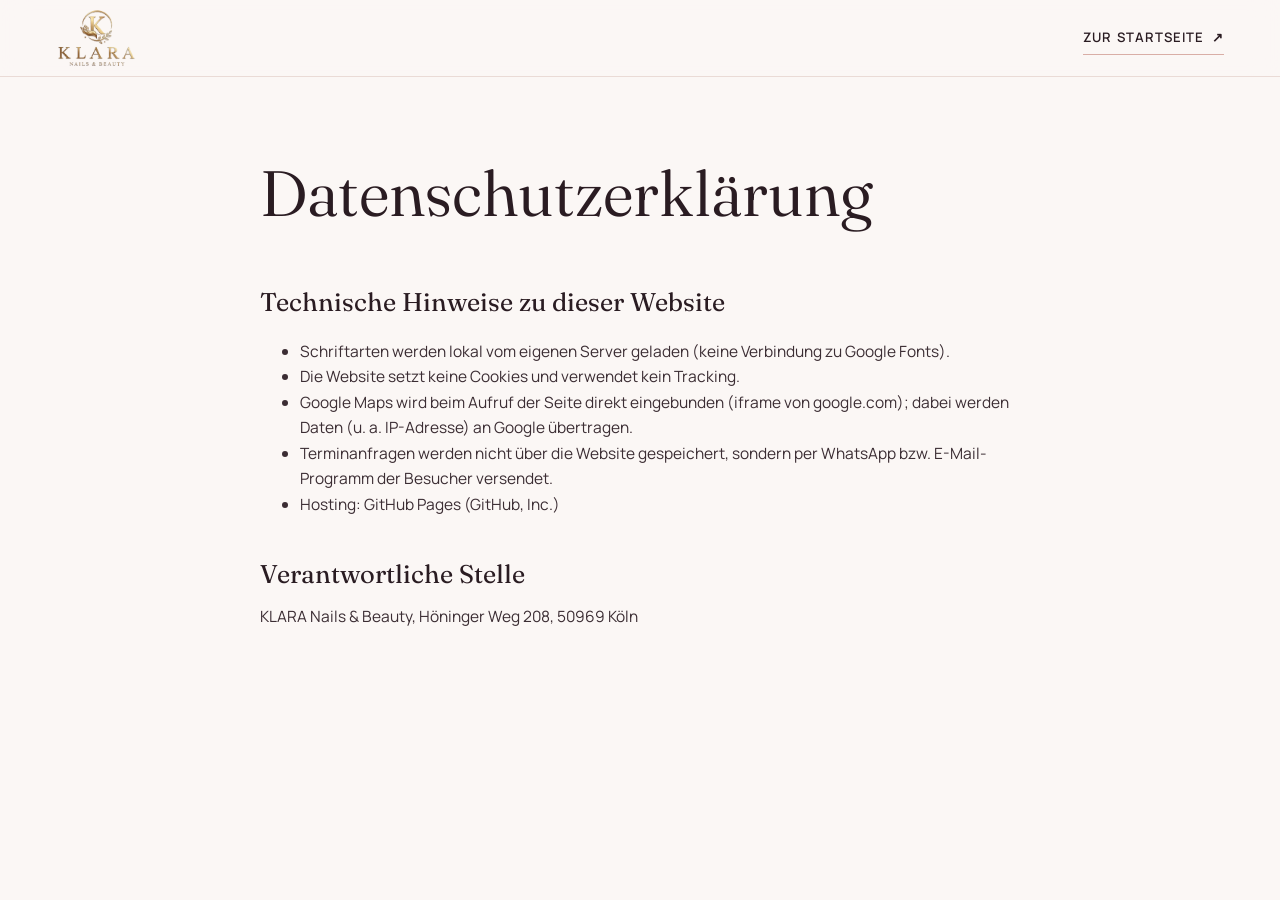
==== commit 722d535e: "Replace website logos with transparent source logo" ====
--- a/datenschutz.html
+++ b/datenschutz.html
@@ -11,7 +11,7 @@
 <body>
   <header class="site-header is-scrolled">
     <div class="site-header__inner">
-      <a class="brand" href="index.html"><img src="assets/img/klara-logo.svg" alt="KLARA Nails &amp; Beauty – Startseite" width="1200" height="520"></a>
+      <a class="brand" href="index.html"><img src="assets/img/klara-logo.png" alt="KLARA Nails &amp; Beauty – Startseite" width="855" height="633"></a>
       <a class="link-arrow" href="index.html" style="margin-left:auto">Zur Startseite</a>
     </div>
   </header>
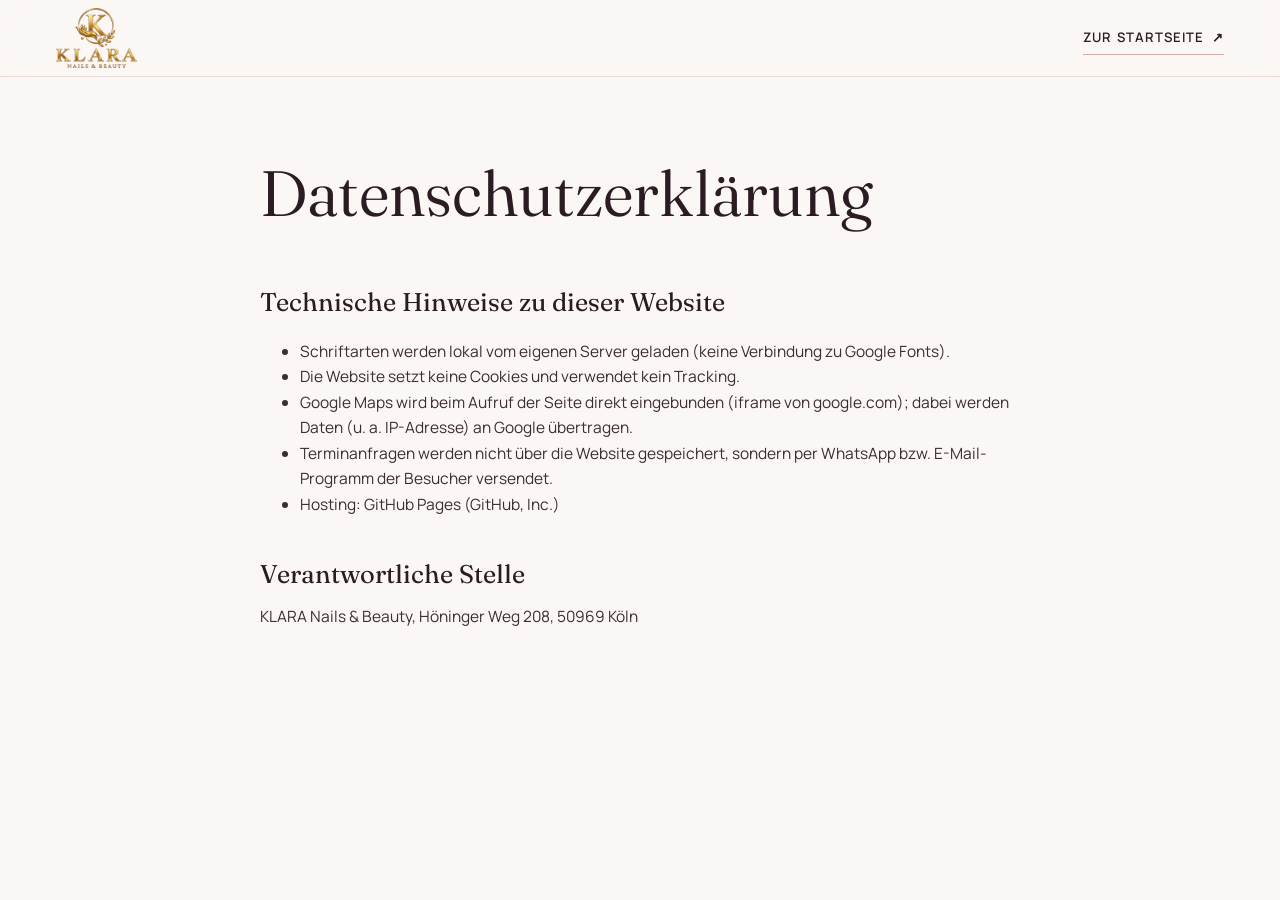
==== commit 76c6fc48: "Use gold emblem as site logo, add PNG favicons Co-Authored-By: Claude Opus 5.5 <noreply@anthropic.co" ====
--- a/datenschutz.html
+++ b/datenschutz.html
@@ -5,13 +5,14 @@
   <meta name="viewport" content="width=device-width, initial-scale=1">
   <title>Datenschutzerklärung – KLARA Nails &amp; Beauty</title>
   <meta name="robots" content="noindex">
-  <link rel="icon" href="assets/img/favicon.svg" type="image/svg+xml">
+  <link rel="icon" href="assets/img/favicon-32.png" type="image/png" sizes="32x32">
+  <link rel="apple-touch-icon" href="assets/img/favicon-180.png">
   <link rel="stylesheet" href="assets/css/styles.css">
 </head>
 <body>
   <header class="site-header is-scrolled">
     <div class="site-header__inner">
-      <a class="brand" href="index.html"><img src="assets/img/klara-logo.png" alt="KLARA Nails &amp; Beauty – Startseite" width="855" height="633"></a>
+      <a class="brand" href="index.html"><img src="assets/img/klara-logo-400.webp" alt="KLARA Nails &amp; Beauty – Startseite" width="400" height="296"></a>
       <a class="link-arrow" href="index.html" style="margin-left:auto">Zur Startseite</a>
     </div>
   </header>
